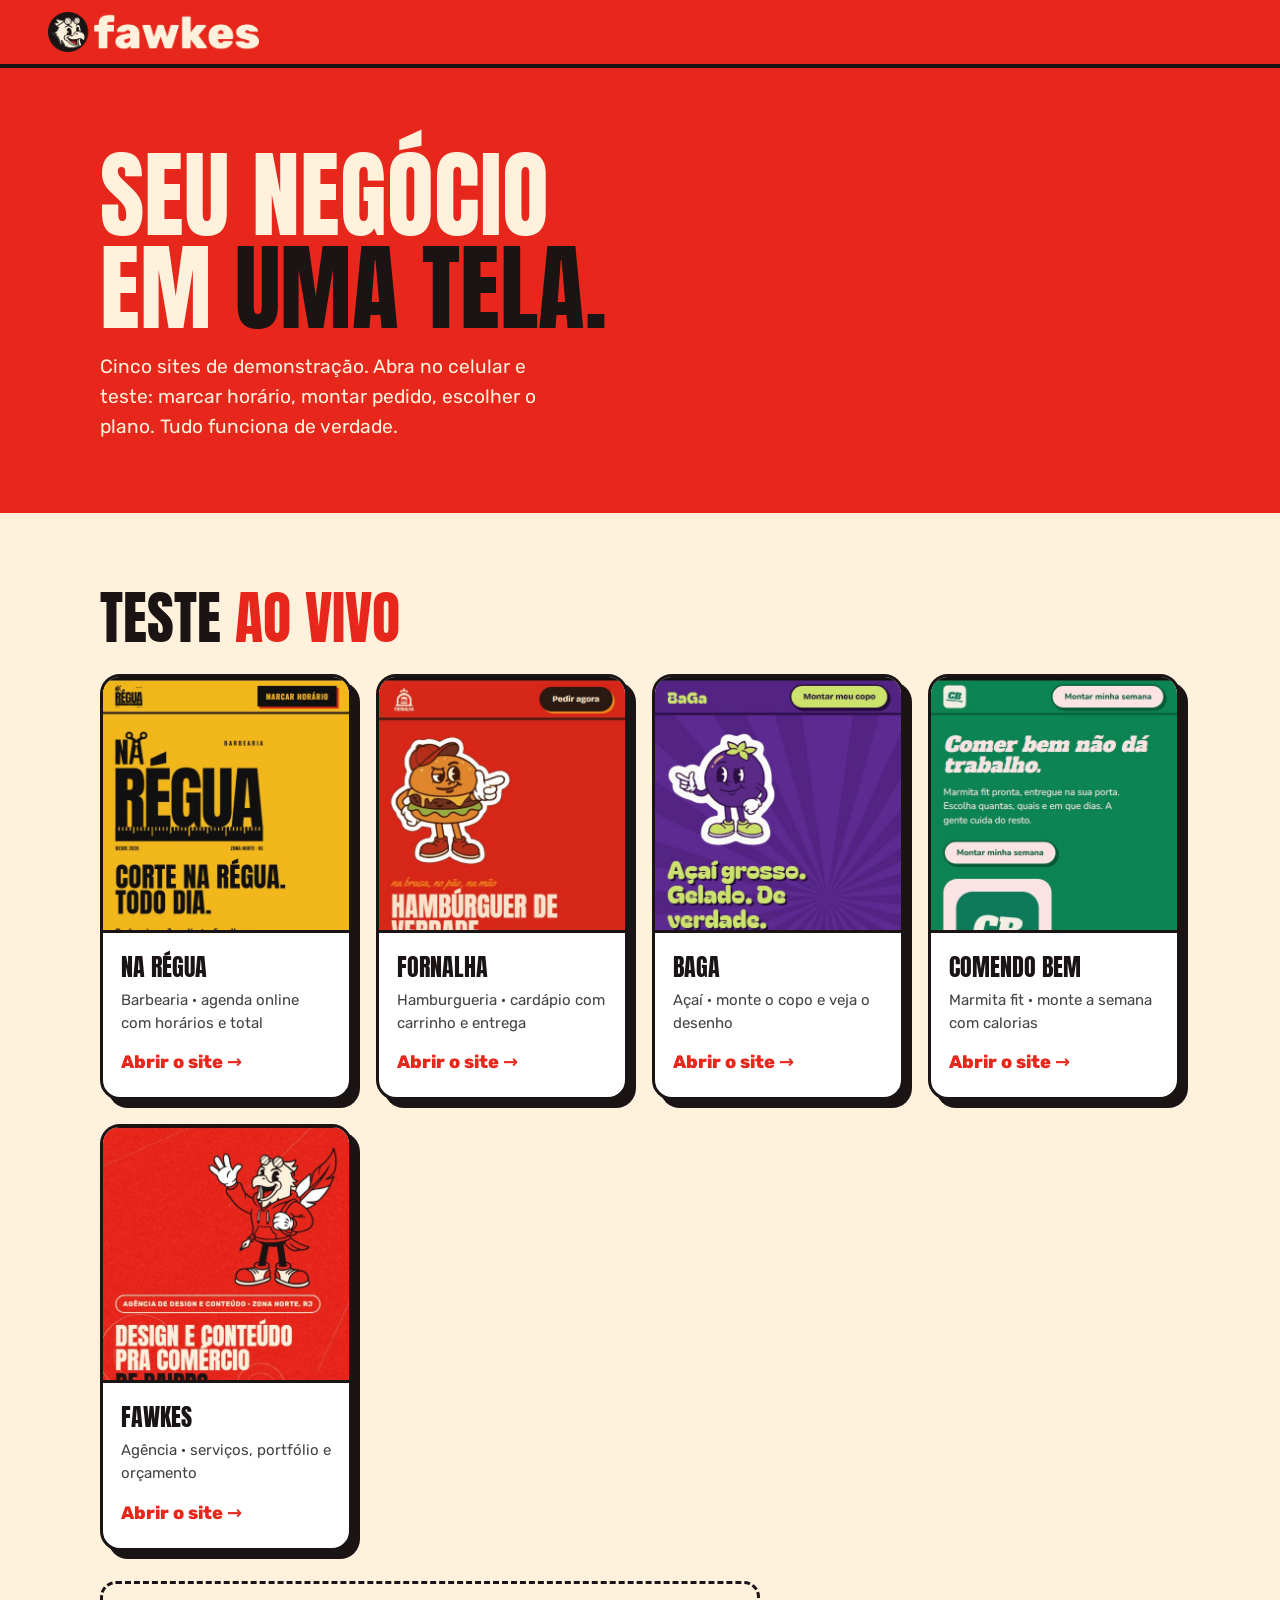
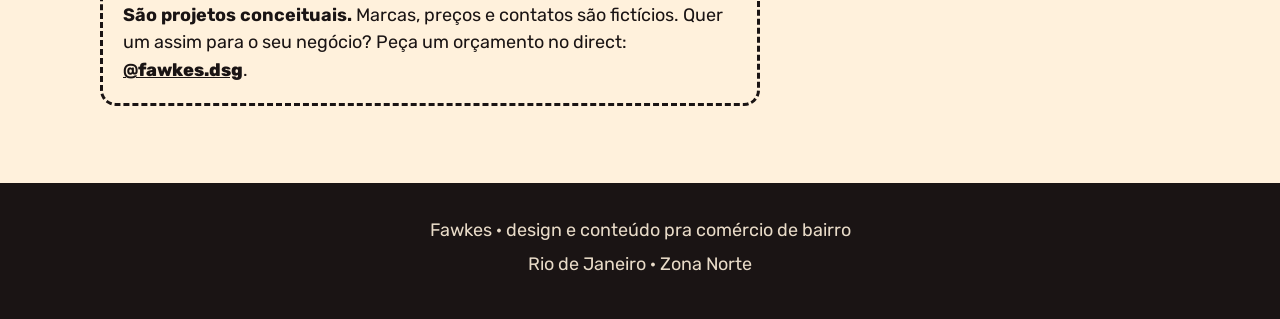
==== index.html @ 63f7ddb5 "Sites de demonstração da Fawkes (5 páginas + índice)" ====
<!doctype html>
<html lang="pt-BR">
<head>
<meta charset="utf-8">
<meta name="viewport" content="width=device-width, initial-scale=1">
<title>Fawkes · sites de uma tela, teste ao vivo</title>
<meta name="description" content="Cinco sites de demonstração da Agência Fawkes. Escolha serviço, monte pedido, marque horário. Tudo funciona no celular.">
<meta name="theme-color" content="#E8271C">
<link rel="icon" href="img/favicon.png">
<link rel="preconnect" href="https://fonts.googleapis.com"><link rel="preconnect" href="https://fonts.gstatic.com" crossorigin>
<link rel="stylesheet" href="https://fonts.googleapis.com/css2?family=Anton&family=Rubik:wght@400;500;700;800&display=swap">
<style>
:root{--verm:#E8271C;--creme:#FFF1DC;--tinta:#1A1414;--m:clamp(18px,5vw,48px)}
*{box-sizing:border-box}body{margin:0;background:var(--creme);color:var(--tinta);font:18px/1.55 "Rubik",system-ui,sans-serif}
img{max-width:100%;display:block}a{color:inherit}:focus-visible{outline:3px solid var(--tinta);outline-offset:3px;border-radius:6px}
header{background:var(--verm);border-bottom:4px solid var(--tinta);padding:12px var(--m)}header img{height:40px;width:auto}
.hero{background:var(--verm);color:var(--creme);padding:clamp(36px,7vw,80px) var(--m) clamp(40px,6vw,72px)}
h1,h2{font-family:"Anton",Impact,"Arial Narrow",sans-serif;font-weight:400;text-transform:uppercase;line-height:.97;margin:0}
.hero h1{font-size:clamp(2.8rem,9vw,6rem);max-width:12ch}.hero h1 span{color:var(--tinta)}.hero p{max-width:38ch;font-size:1.2rem;margin:18px 0 0}
.wrap{width:min(100%,1080px);margin-inline:auto}main{padding:clamp(40px,6vw,80px) var(--m)}
.grade{list-style:none;padding:0;margin:28px 0 0;display:grid;grid-template-columns:repeat(auto-fit,minmax(250px,1fr));gap:24px}
.card{display:flex;flex-direction:column;background:#fff;border:3px solid var(--tinta);border-radius:20px;overflow:hidden;box-shadow:8px 8px 0 var(--tinta);text-decoration:none;transition:transform .15s}.card:hover{transform:translateY(-4px)}
.card img{aspect-ratio:500/520;object-fit:cover;object-position:top;border-bottom:3px solid var(--tinta);width:100%}
.card div{padding:16px 18px 20px;display:flex;flex-direction:column;gap:4px;flex:1}.card b{font:400 1.5rem "Anton";text-transform:uppercase}.card small{opacity:.8}.card span{margin-top:auto;padding-top:10px;font-weight:800;color:var(--verm)}
h2{font-size:clamp(2.2rem,5.5vw,3.6rem)}h2 em{font-style:normal;color:var(--verm)}
.nota{margin:30px 0 0;padding:18px 20px;border:3px dashed var(--tinta);border-radius:16px;max-width:60ch}.nota a{font-weight:800}
footer{background:var(--tinta);color:var(--creme);padding:34px var(--m);text-align:center}footer p{margin:0 0 6px;opacity:.9}
@media(prefers-reduced-motion:reduce){*{transition:none!important}}
</style>
</head>
<body>
<header><img src="img/lockup_vermelho.png" alt="Fawkes" width="210" height="40"></header>
<section class="hero"><div class="wrap">
  <h1>Seu negócio em <span>uma tela.</span></h1>
  <p>Cinco sites de demonstração. Abra no celular e teste: marcar horário, montar pedido, escolher o plano. Tudo funciona de verdade.</p>
</div></section>
<main><div class="wrap">
  <h2>Teste <em>ao vivo</em></h2>
  <ul class="grade">
    <li><a class="card" href="naregua/"><img src="img/thumb_naregua.jpg" alt="Site da NA RÉGUA, barbearia" loading="lazy"><div><b>NA RÉGUA</b><small>Barbearia · agenda online com horários e total</small><span>Abrir o site →</span></div></a></li>
    <li><a class="card" href="fornalha/"><img src="img/thumb_fornalha.jpg" alt="Site da FORNALHA, hamburgueria" loading="lazy"><div><b>FORNALHA</b><small>Hamburgueria · cardápio com carrinho e entrega</small><span>Abrir o site →</span></div></a></li>
    <li><a class="card" href="baga/"><img src="img/thumb_baga.jpg" alt="Site da BAGA, açaí" loading="lazy"><div><b>BAGA</b><small>Açaí · monte o copo e veja o desenho</small><span>Abrir o site →</span></div></a></li>
    <li><a class="card" href="comendobem/"><img src="img/thumb_comendobem.jpg" alt="Site da Comendo Bem, marmita fit" loading="lazy"><div><b>Comendo Bem</b><small>Marmita fit · monte a semana com calorias</small><span>Abrir o site →</span></div></a></li>
    <li><a class="card" href="fawkes/"><img src="img/thumb_fawkes.jpg" alt="Site da Fawkes" loading="lazy"><div><b>Fawkes</b><small>Agência · serviços, portfólio e orçamento</small><span>Abrir o site →</span></div></a></li>
  </ul>
  <p class="nota"><b>São projetos conceituais.</b> Marcas, preços e contatos são fictícios. Quer um assim para o seu negócio? Peça um orçamento no direct: <a href="https://ig.me/m/fawkes.dsg" rel="noopener">@fawkes.dsg</a>.</p>
</div></main>
<footer><p>Fawkes · design e conteúdo pra comércio de bairro</p><p>Rio de Janeiro · Zona Norte</p></footer>
</body>
</html>
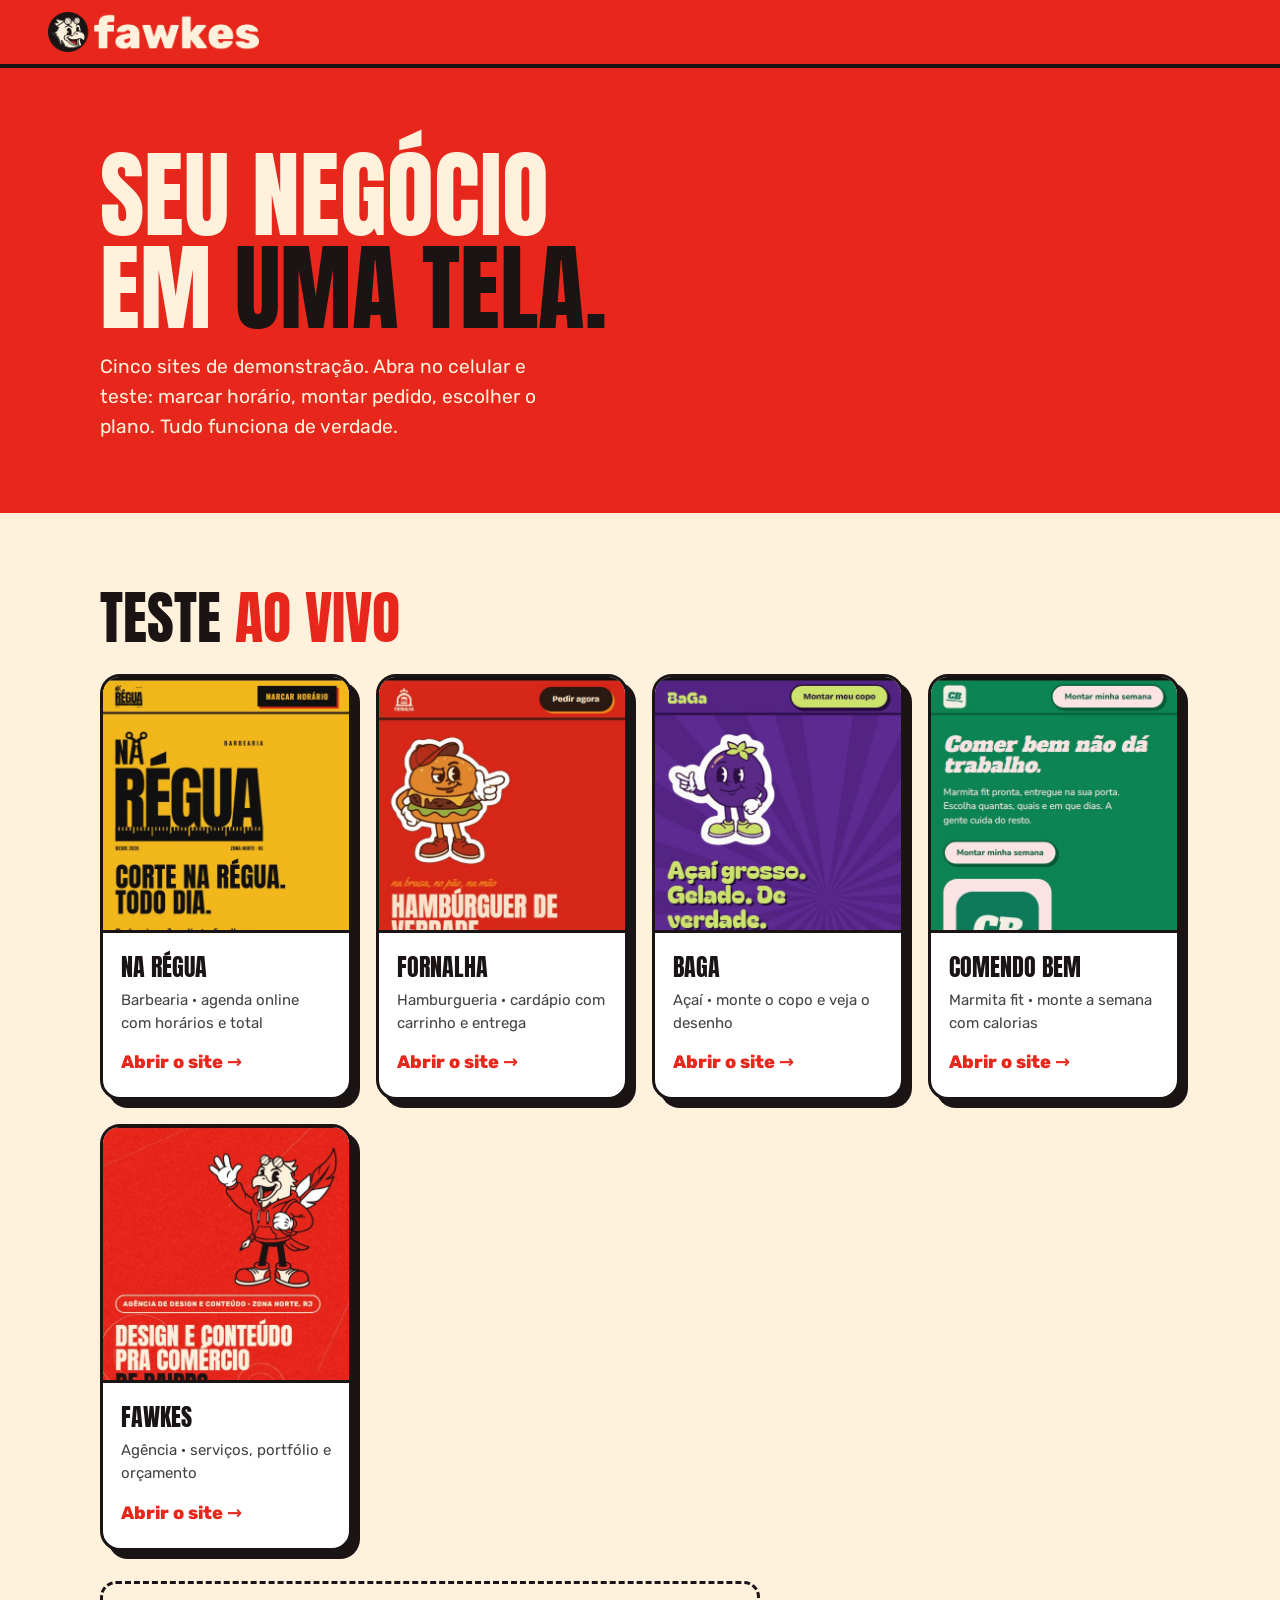
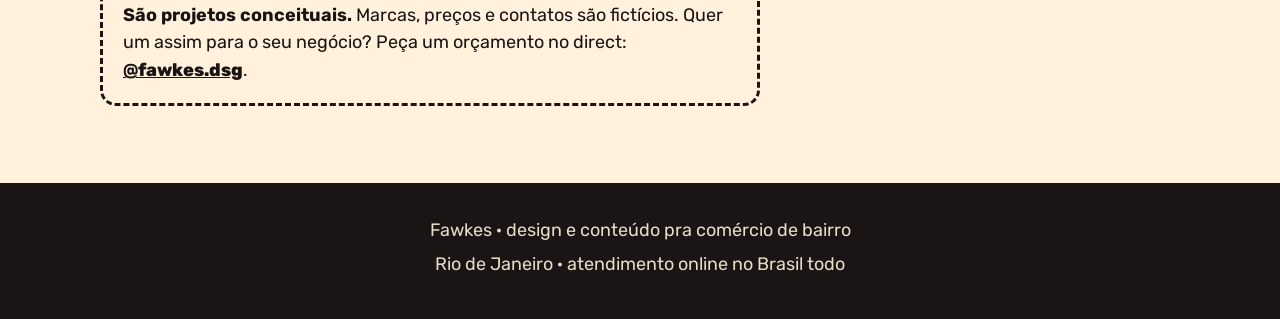
==== commit f5989ad8: "Rodapé: sediada no Rio, atendimento online no Brasil todo" ====
--- a/index.html
+++ b/index.html
@@ -45,6 +45,6 @@
   </ul>
   <p class="nota"><b>São projetos conceituais.</b> Marcas, preços e contatos são fictícios. Quer um assim para o seu negócio? Peça um orçamento no direct: <a href="https://ig.me/m/fawkes.dsg" rel="noopener">@fawkes.dsg</a>.</p>
 </div></main>
-<footer><p>Fawkes · design e conteúdo pra comércio de bairro</p><p>Rio de Janeiro · Zona Norte</p></footer>
+<footer><p>Fawkes · design e conteúdo pra comércio de bairro</p><p>Rio de Janeiro · atendimento online no Brasil todo</p></footer>
 </body>
 </html>
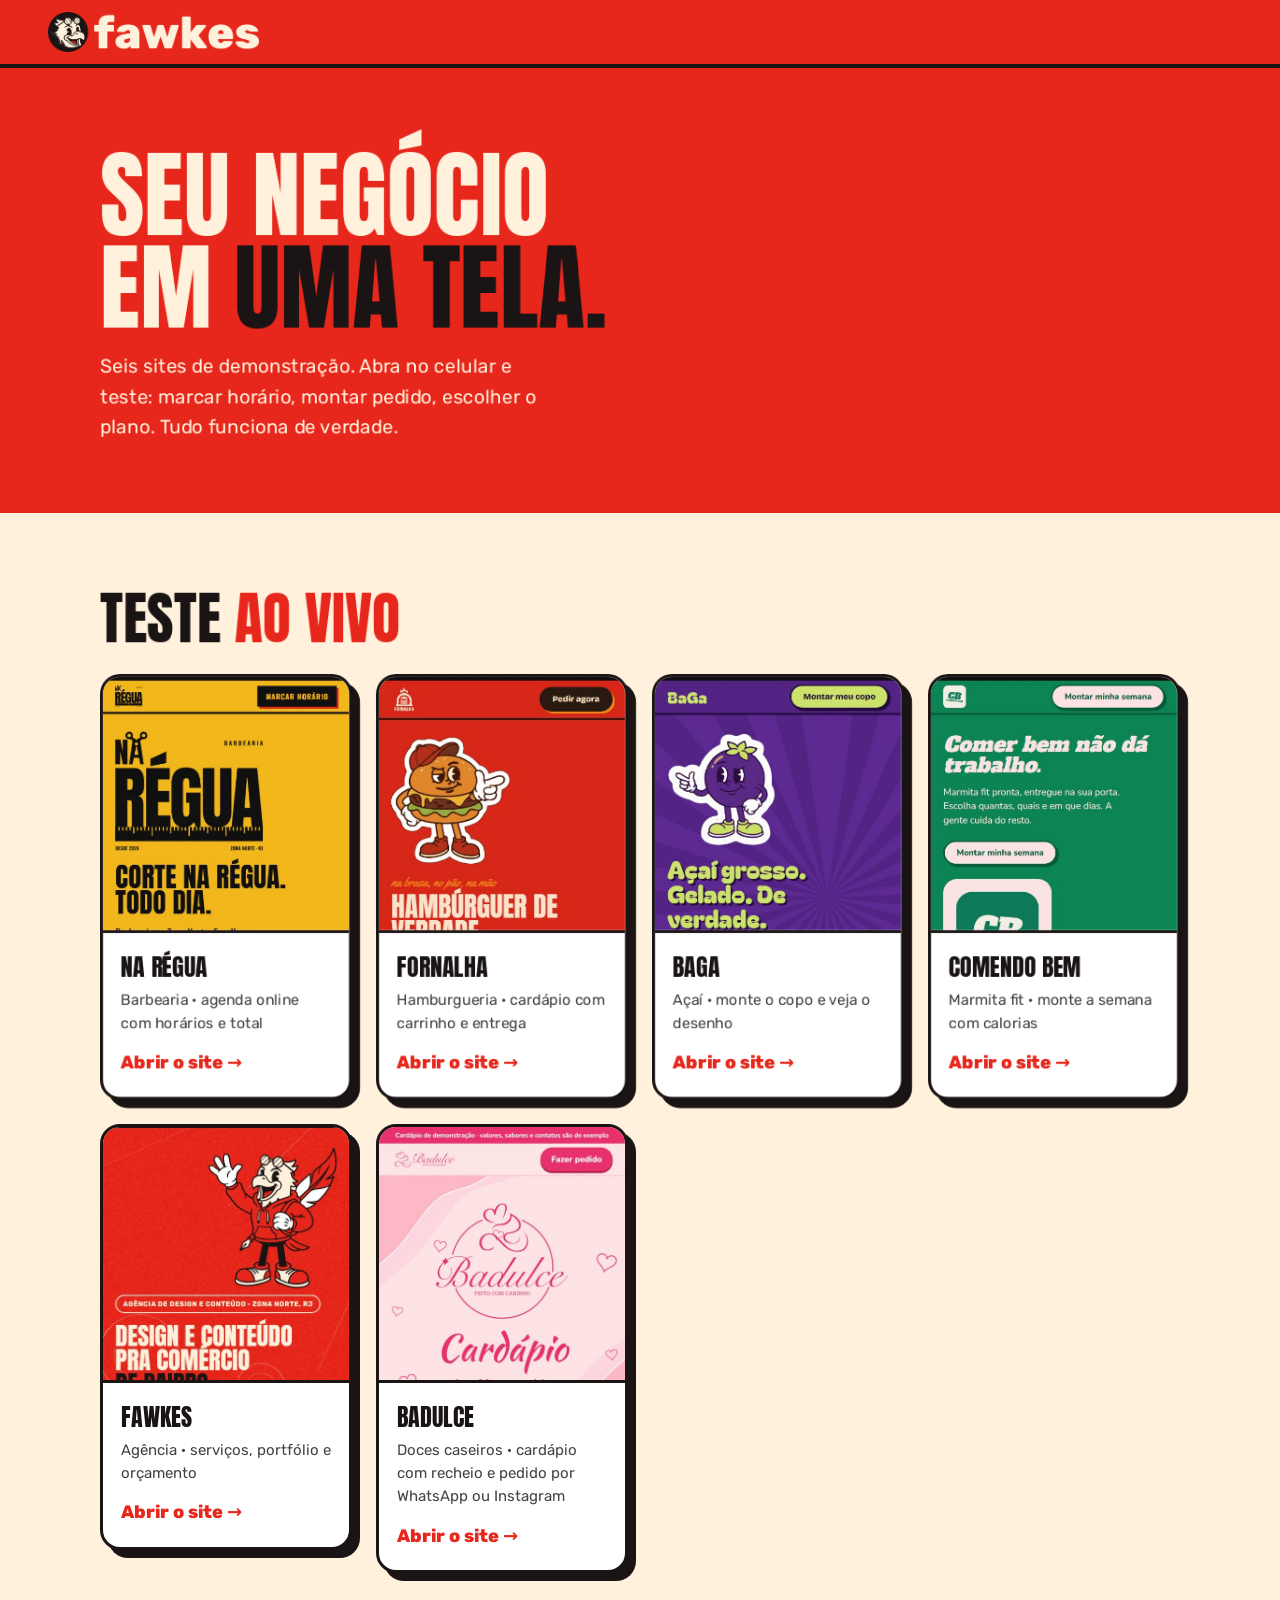
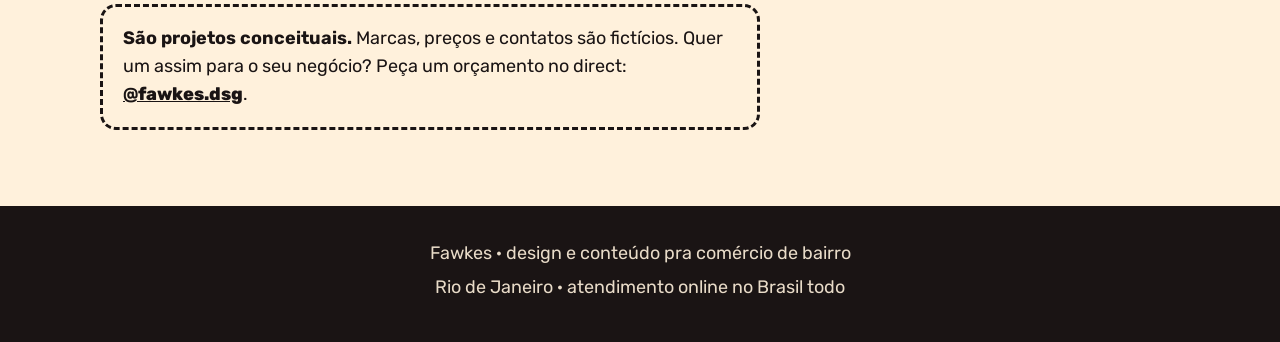
==== commit f8f83f20: "Hub: card da Badulce, animações pop in/pop out nas demos" ====
--- a/index.html
+++ b/index.html
@@ -4,7 +4,7 @@
 <meta charset="utf-8">
 <meta name="viewport" content="width=device-width, initial-scale=1">
 <title>Fawkes · sites de uma tela, teste ao vivo</title>
-<meta name="description" content="Cinco sites de demonstração da Agência Fawkes. Escolha serviço, monte pedido, marque horário. Tudo funciona no celular.">
+<meta name="description" content="Seis sites de demonstração da Agência Fawkes. Escolha serviço, monte pedido, marque horário. Tudo funciona no celular.">
 <meta name="theme-color" content="#E8271C">
 <link rel="icon" href="img/favicon.png">
 <link rel="preconnect" href="https://fonts.googleapis.com"><link rel="preconnect" href="https://fonts.gstatic.com" crossorigin>
@@ -32,7 +32,7 @@
 <header><img src="img/lockup_vermelho.png" alt="Fawkes" width="210" height="40"></header>
 <section class="hero"><div class="wrap">
   <h1>Seu negócio em <span>uma tela.</span></h1>
-  <p>Cinco sites de demonstração. Abra no celular e teste: marcar horário, montar pedido, escolher o plano. Tudo funciona de verdade.</p>
+  <p>Seis sites de demonstração. Abra no celular e teste: marcar horário, montar pedido, escolher o plano. Tudo funciona de verdade.</p>
 </div></section>
 <main><div class="wrap">
   <h2>Teste <em>ao vivo</em></h2>
@@ -42,9 +42,11 @@
     <li><a class="card" href="baga/"><img src="img/thumb_baga.jpg" alt="Site da BAGA, açaí" loading="lazy"><div><b>BAGA</b><small>Açaí · monte o copo e veja o desenho</small><span>Abrir o site →</span></div></a></li>
     <li><a class="card" href="comendobem/"><img src="img/thumb_comendobem.jpg" alt="Site da Comendo Bem, marmita fit" loading="lazy"><div><b>Comendo Bem</b><small>Marmita fit · monte a semana com calorias</small><span>Abrir o site →</span></div></a></li>
     <li><a class="card" href="fawkes/"><img src="img/thumb_fawkes.jpg" alt="Site da Fawkes" loading="lazy"><div><b>Fawkes</b><small>Agência · serviços, portfólio e orçamento</small><span>Abrir o site →</span></div></a></li>
+    <li><a class="card" href="https://dreamystation.github.io/badulce-cardapio/" rel="noopener"><img src="img/thumb_badulce.jpg" alt="Site da Badulce, doces caseiros" loading="lazy"><div><b>Badulce</b><small>Doces caseiros · cardápio com recheio e pedido por WhatsApp ou Instagram</small><span>Abrir o site →</span></div></a></li>
   </ul>
   <p class="nota"><b>São projetos conceituais.</b> Marcas, preços e contatos são fictícios. Quer um assim para o seu negócio? Peça um orçamento no direct: <a href="https://ig.me/m/fawkes.dsg" rel="noopener">@fawkes.dsg</a>.</p>
 </div></main>
 <footer><p>Fawkes · design e conteúdo pra comércio de bairro</p><p>Rio de Janeiro · atendimento online no Brasil todo</p></footer>
+<script src="pop.js" defer></script>
 </body>
 </html>
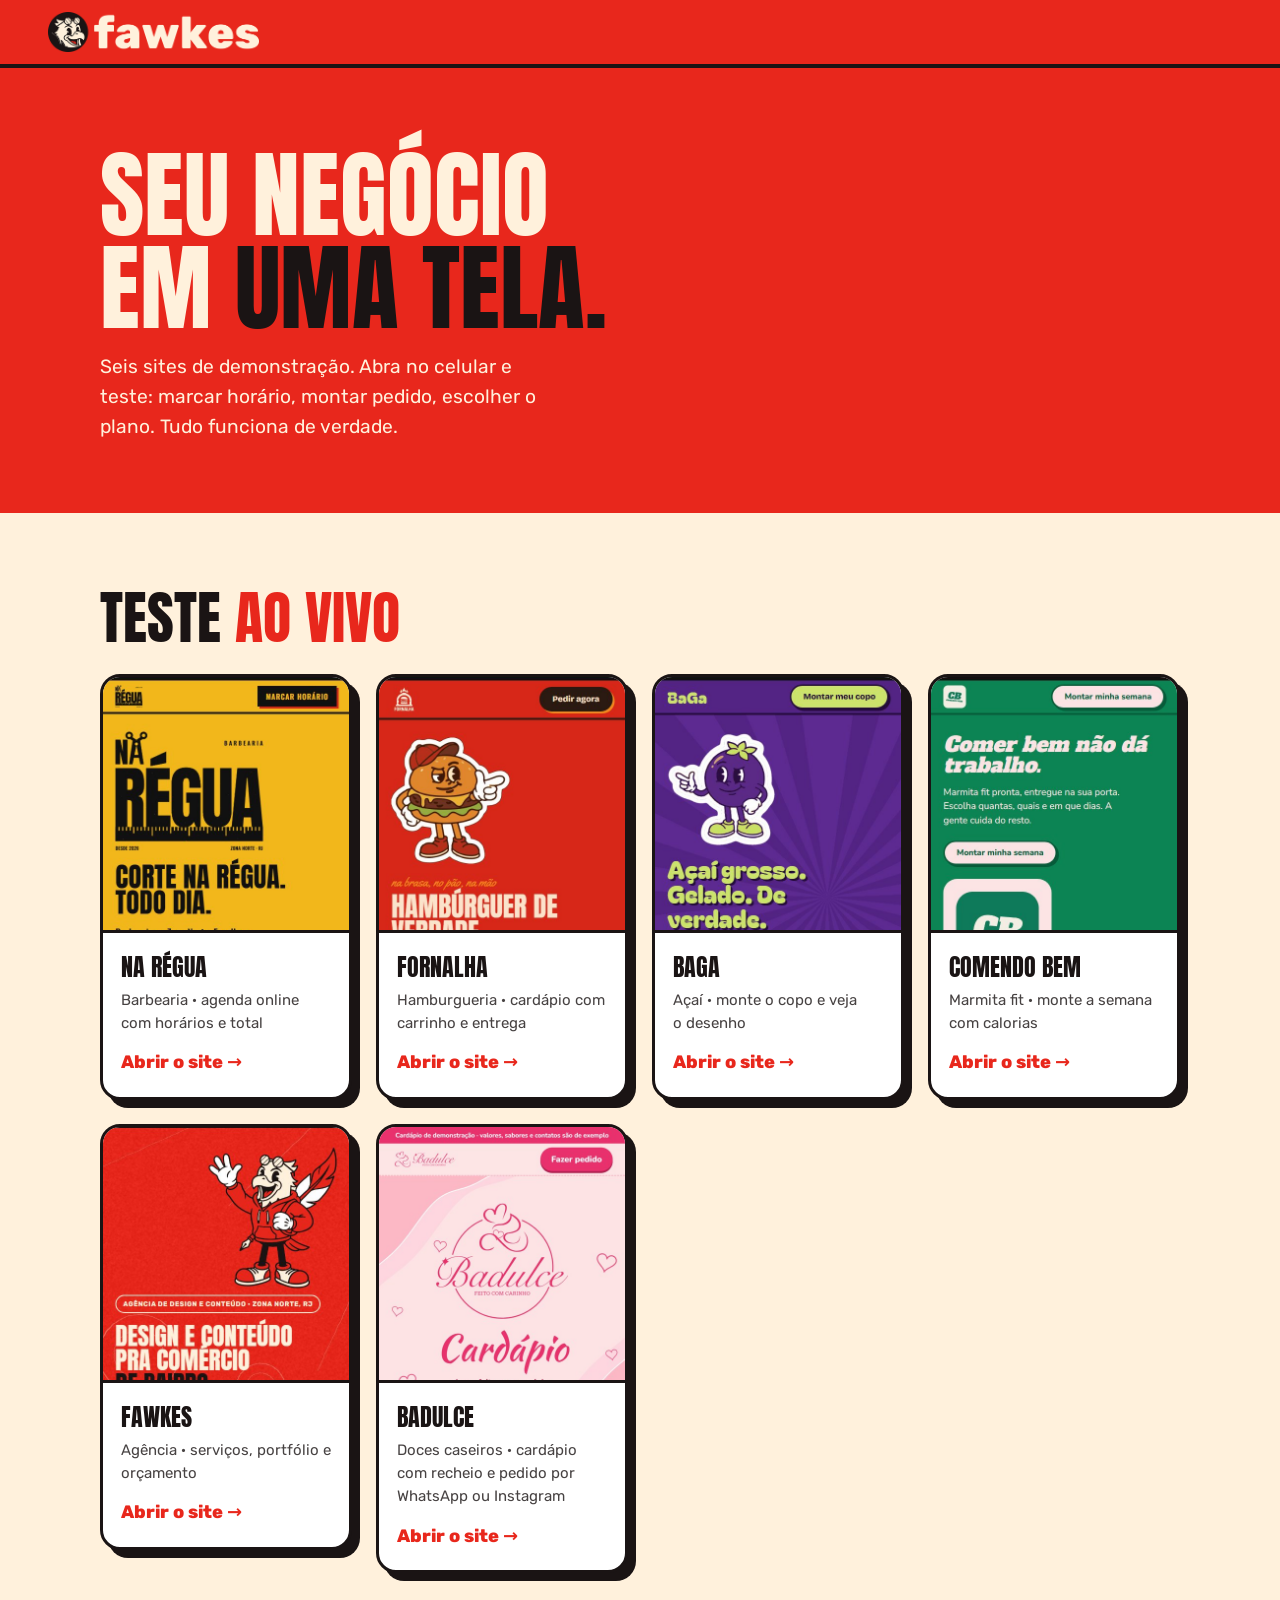
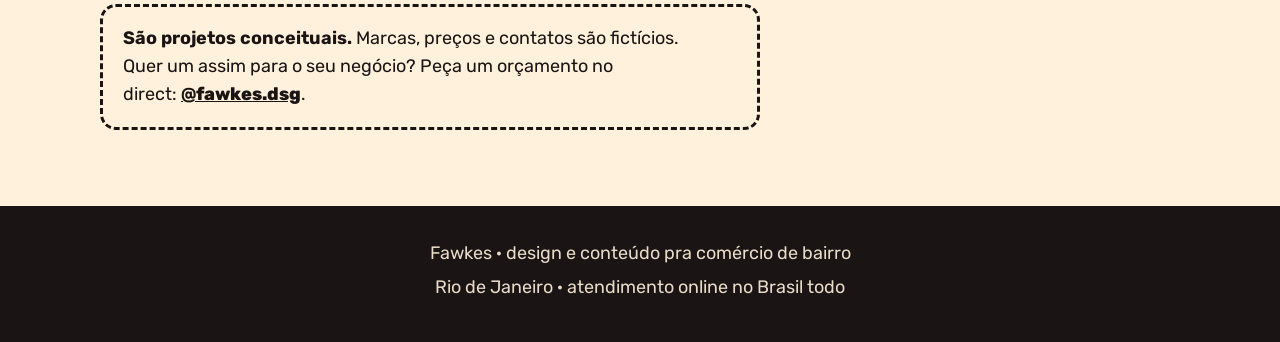
==== commit 26e8a1d1: "fix: encaixe de texto nos sites de uma tela e correcao do estouro no celular pequeno (NA REGUA) Co-A" ====
--- a/index.html
+++ b/index.html
@@ -27,6 +27,14 @@
 footer{background:var(--tinta);color:var(--creme);padding:34px var(--m);text-align:center}footer p{margin:0 0 6px;opacity:.9}
 @media(prefers-reduced-motion:reduce){*{transition:none!important}}
 </style>
+<style id="encaixe">
+/* encaixe de texto: títulos equilibrados, parágrafos sem palavra sozinha, nada estoura a coluna */
+h1,h2,h3,h4{text-wrap:balance;overflow-wrap:normal;word-break:normal;hyphens:manual}
+p,li,dd,figcaption,blockquote,summary,small,label,.sub,.nota,.desc,.tp{text-wrap:pretty;overflow-wrap:break-word}
+.btn,button,[role=button],[role=tab]{max-width:100%;text-wrap:balance;overflow-wrap:break-word}
+:where(div,section,article,aside,main,header,footer,nav,ul,ol,li,form,fieldset,figure,dl,dt,dd,p,h1,h2,h3,h4,span,label){min-width:0}
+img,svg,video,canvas{max-width:100%}
+</style>
 </head>
 <body>
 <header><img src="img/lockup_vermelho.png" alt="Fawkes" width="210" height="40"></header>
@@ -48,5 +56,31 @@
 </div></main>
 <footer><p>Fawkes · design e conteúdo pra comércio de bairro</p><p>Rio de Janeiro · atendimento online no Brasil todo</p></footer>
 <script src="pop.js" defer></script>
+<script id="encaixe-js">
+/* encaixe de texto: se uma palavra de título não couber na coluna, reduz a fonte só o necessário (até 60%) e refaz ao redimensionar */
+(function(){
+  var Q='h1,h2,h3,.fit';
+  function amarrar(el){ /* as duas últimas palavras do título ficam juntas: nunca sobra uma palavra sozinha na última linha */
+    var w=document.createTreeWalker(el,NodeFilter.SHOW_TEXT),last=null,n;
+    while((n=w.nextNode()))if(n.nodeValue.trim())last=n;
+    if(!last)return;
+    var v=last.nodeValue,novo=v.replace(/(\S+)\s+(\S+)(\s*)$/,'$1 $2$3');
+    if(novo!==v)last.nodeValue=novo;
+  }
+  function fit(){
+    var els=document.querySelectorAll(Q);
+    for(var i=0;i<els.length;i++){
+      var el=els[i];amarrar(el);el.style.removeProperty('font-size');
+      var fs=parseFloat(getComputedStyle(el).fontSize),min=fs*.6,n=0;
+      while(el.scrollWidth>el.clientWidth+1&&fs>min&&n++<40){fs-=.5;el.style.fontSize=fs+'px';}
+    }
+  }
+  var t;function later(){clearTimeout(t);t=setTimeout(fit,60);}
+  addEventListener('resize',later);addEventListener('load',later);
+  if(document.fonts&&document.fonts.ready)document.fonts.ready.then(later);
+  if(window.MutationObserver)new MutationObserver(later).observe(document.body,{childList:true,subtree:true,characterData:true,attributeFilter:['lang']});
+  window.encaixe=fit;fit();
+})();
+</script>
 </body>
 </html>
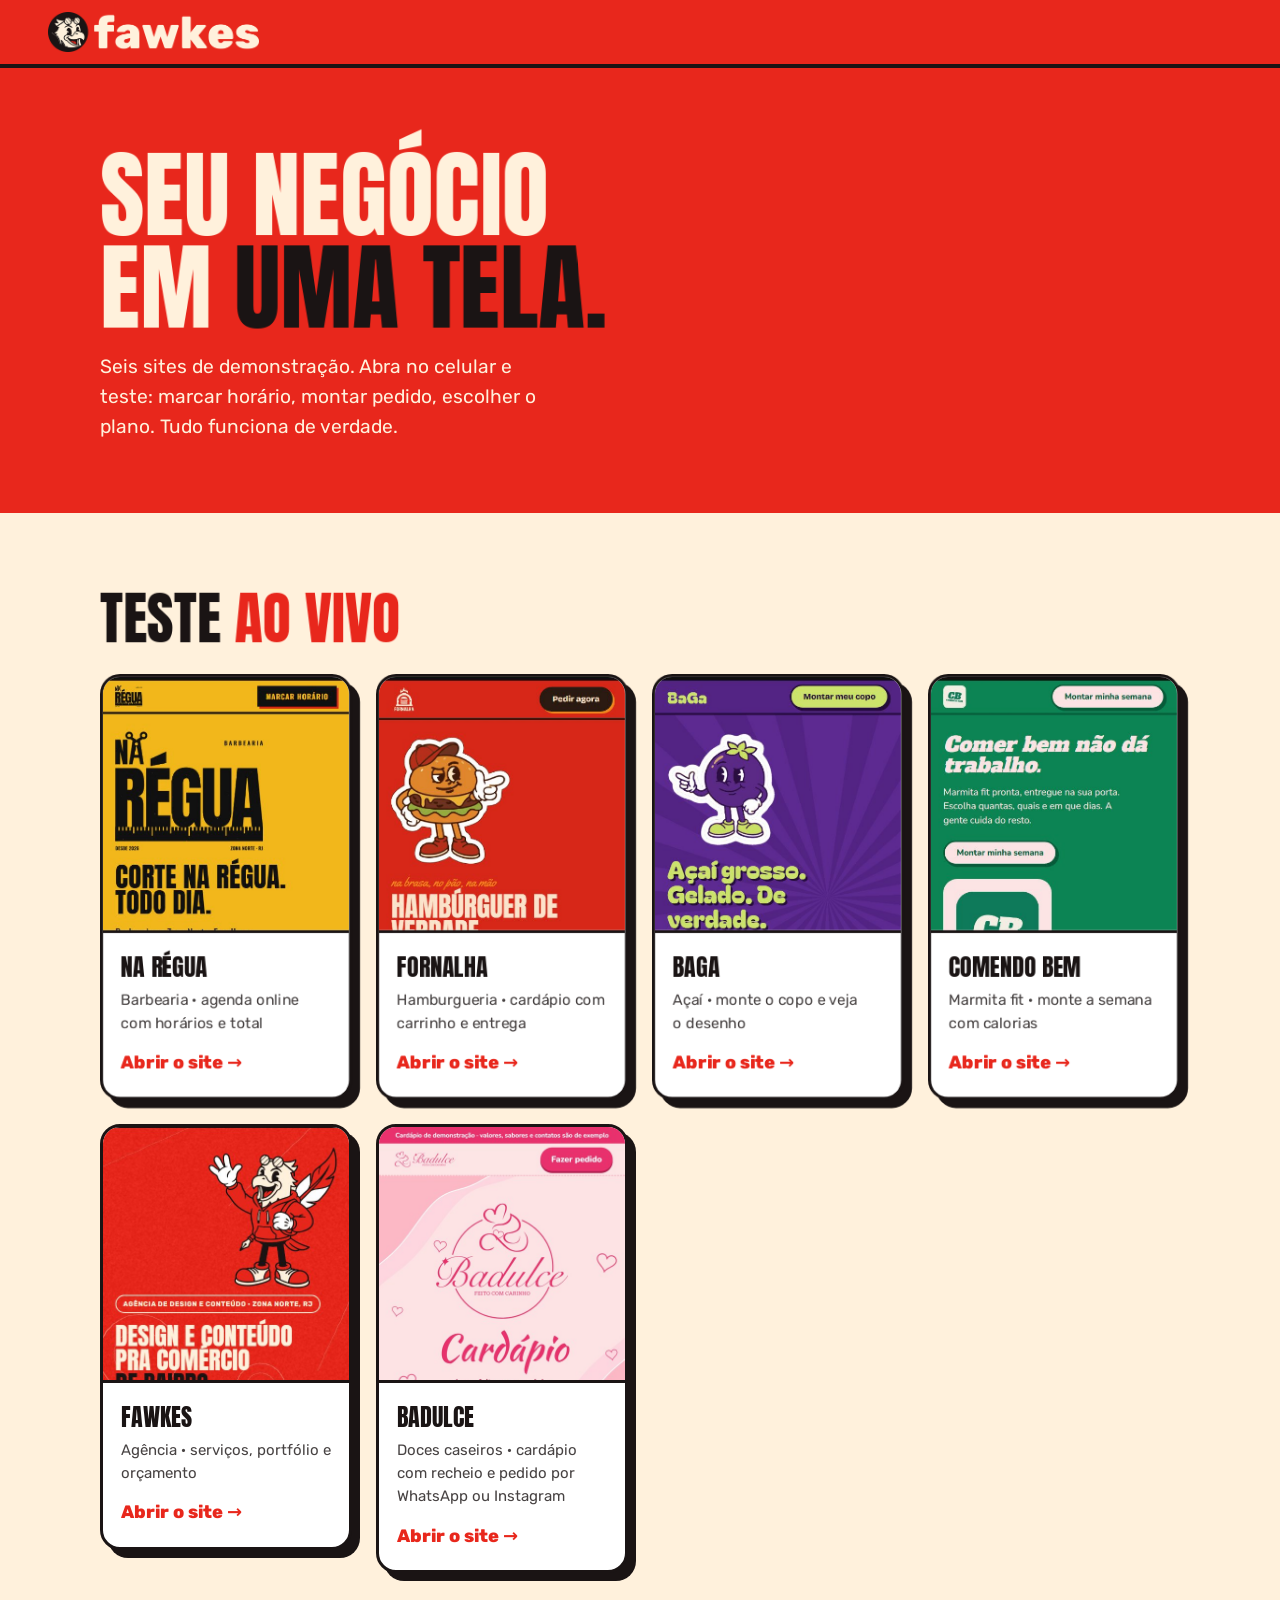
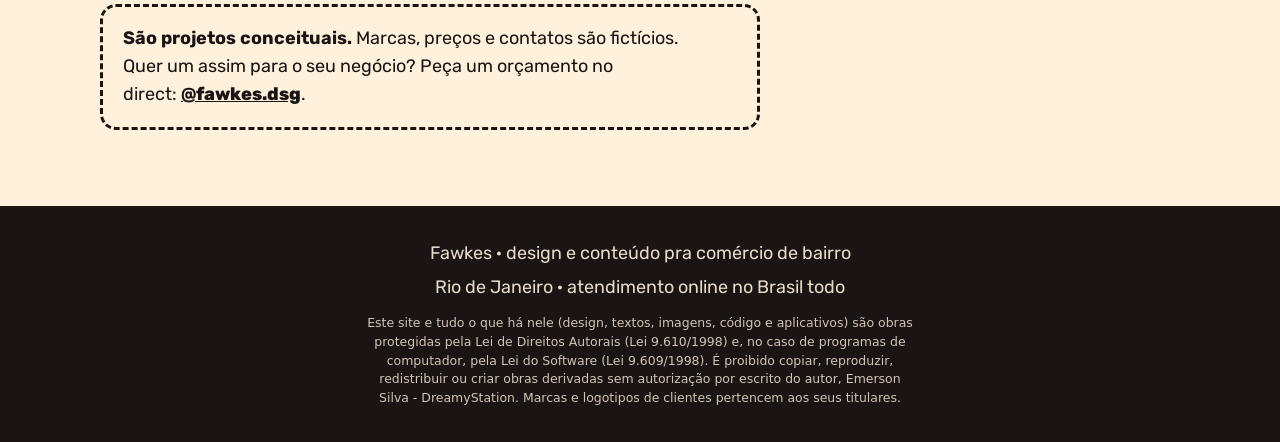
==== commit e65fa13b: "feat: aviso de direitos autorais no rodape dos sites e do hub Co-Authored-By: Claude Sonnet 5.5 <nor" ====
--- a/index.html
+++ b/index.html
@@ -54,7 +54,7 @@
   </ul>
   <p class="nota"><b>São projetos conceituais.</b> Marcas, preços e contatos são fictícios. Quer um assim para o seu negócio? Peça um orçamento no direct: <a href="https://ig.me/m/fawkes.dsg" rel="noopener">@fawkes.dsg</a>.</p>
 </div></main>
-<footer><p>Fawkes · design e conteúdo pra comércio de bairro</p><p>Rio de Janeiro · atendimento online no Brasil todo</p></footer>
+<footer><p>Fawkes · design e conteúdo pra comércio de bairro</p><p>Rio de Janeiro · atendimento online no Brasil todo</p><p class="direitos" style="flex:1 1 100%;width:100%;max-width:74ch;margin:12px auto 0;padding:0 16px;font:500 .78rem/1.5 system-ui,sans-serif;text-align:center;opacity:.8;letter-spacing:0;text-transform:none">Este site e tudo o que há nele (design, textos, imagens, código e aplicativos) são obras protegidas pela Lei de Direitos Autorais (Lei 9.610/1998) e, no caso de programas de computador, pela Lei do Software (Lei 9.609/1998). É proibido copiar, reproduzir, redistribuir ou criar obras derivadas sem autorização por escrito do autor, Emerson Silva - DreamyStation. Marcas e logotipos de clientes pertencem aos seus titulares.</p></footer>
 <script src="pop.js" defer></script>
 <script id="encaixe-js">
 /* encaixe de texto: se uma palavra de título não couber na coluna, reduz a fonte só o necessário (até 60%) e refaz ao redimensionar */
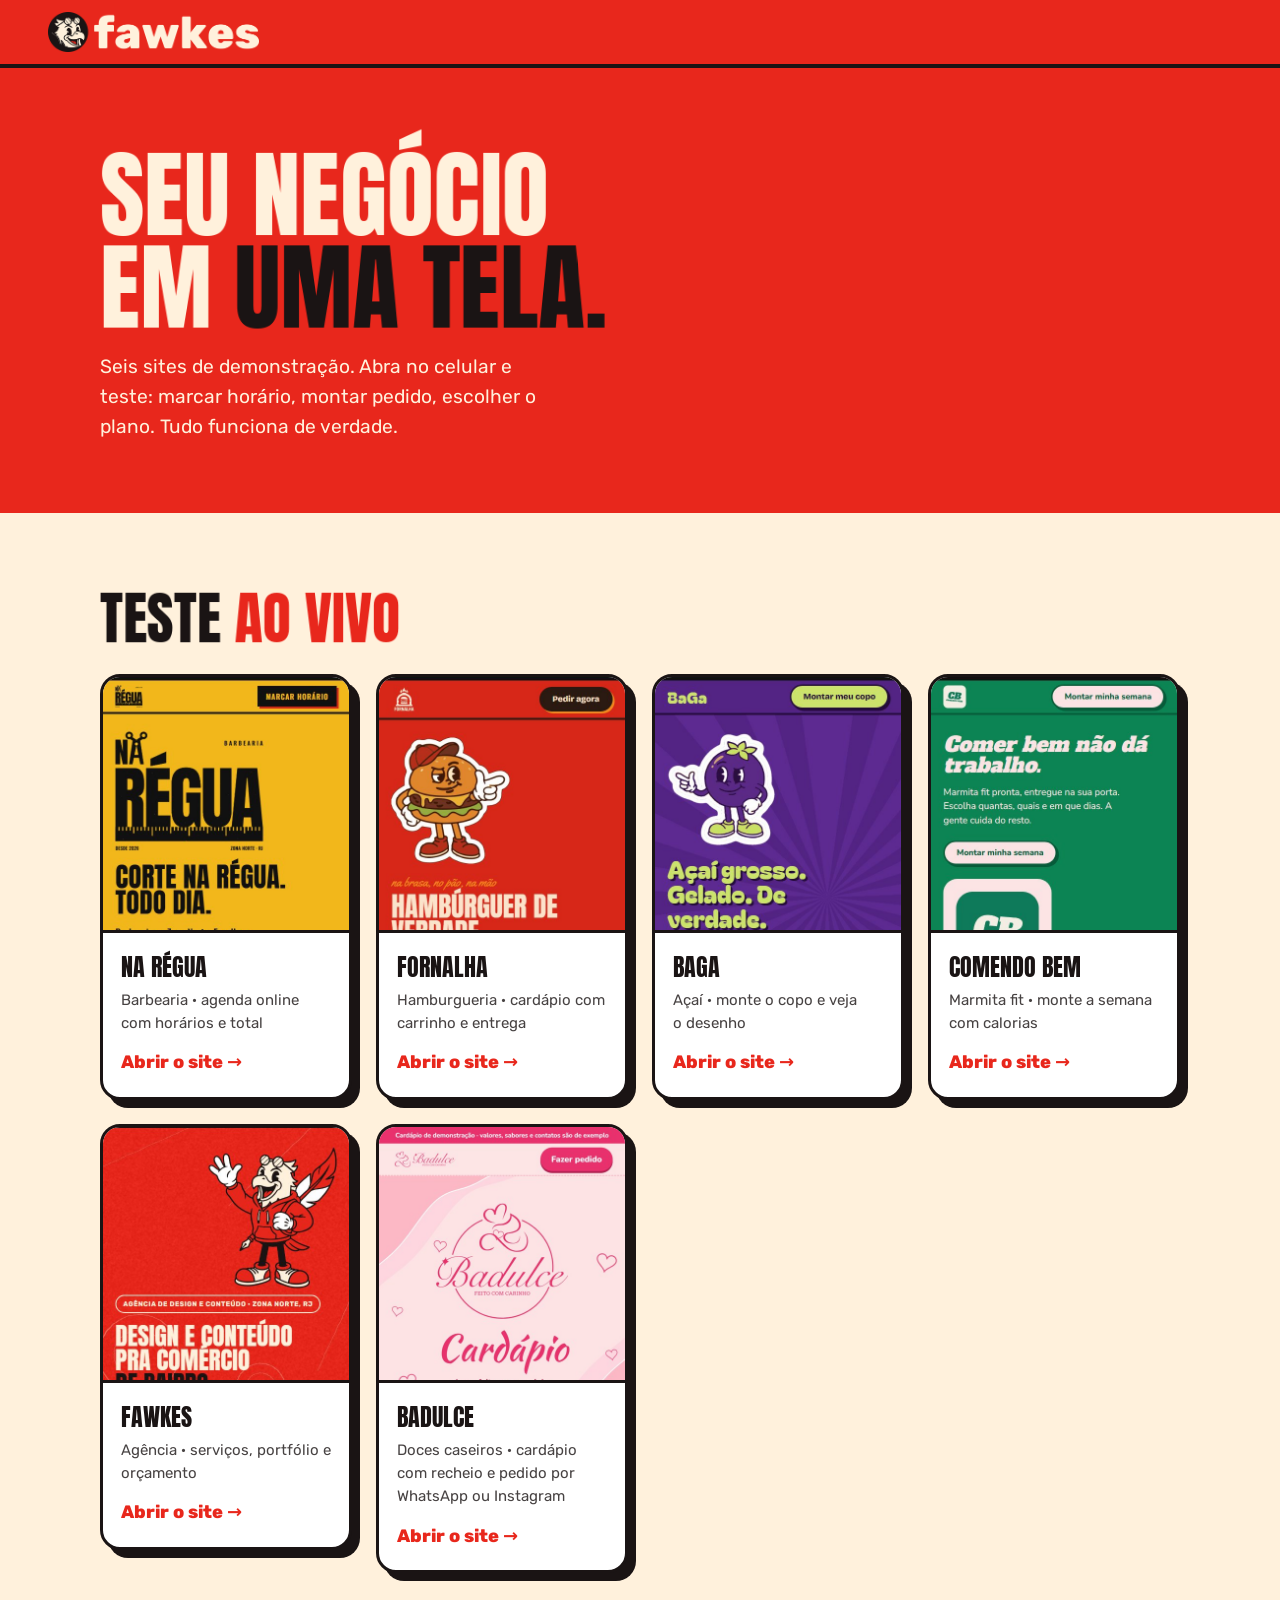
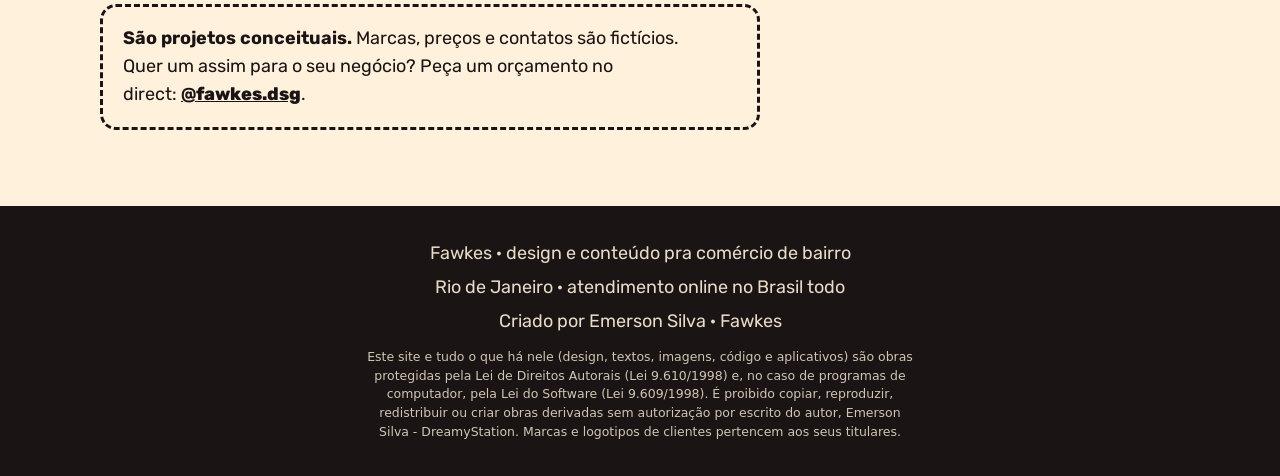
==== commit 4990c538: "feat: barra de rolagem na paleta de cada site, assinatura com o nome do autor e ajuste dos chips da " ====
--- a/index.html
+++ b/index.html
@@ -35,6 +35,18 @@
 :where(div,section,article,aside,main,header,footer,nav,ul,ol,li,form,fieldset,figure,dl,dt,dd,p,h1,h2,h3,h4,span,label){min-width:0}
 img,svg,video,canvas{max-width:100%}
 </style>
+<style id="sb">
+/*sb:ini*/
+:root{--sb-t:#F3DDBB;--sb-h:#E8271C;--sb-hv:#B91C14;--sb-ed:#1A1414}
+::-webkit-scrollbar{width:16px;height:16px}
+::-webkit-scrollbar-track{background:var(--sb-t);box-shadow:inset 2px 0 0 var(--sb-ed);}
+::-webkit-scrollbar-thumb{background:var(--sb-h);border-radius:999px;border:4px solid var(--sb-t);min-height:48px;min-width:48px}
+::-webkit-scrollbar-thumb:hover{background:var(--sb-hv)}
+::-webkit-scrollbar-thumb:active{background:var(--sb-hv)}
+::-webkit-scrollbar-corner{background:var(--sb-t)}
+@supports not selector(::-webkit-scrollbar){html{scrollbar-width:auto;scrollbar-color:var(--sb-h) var(--sb-t)}}
+/*sb:fim*/
+</style>
 </head>
 <body>
 <header><img src="img/lockup_vermelho.png" alt="Fawkes" width="210" height="40"></header>
@@ -54,7 +66,7 @@
   </ul>
   <p class="nota"><b>São projetos conceituais.</b> Marcas, preços e contatos são fictícios. Quer um assim para o seu negócio? Peça um orçamento no direct: <a href="https://ig.me/m/fawkes.dsg" rel="noopener">@fawkes.dsg</a>.</p>
 </div></main>
-<footer><p>Fawkes · design e conteúdo pra comércio de bairro</p><p>Rio de Janeiro · atendimento online no Brasil todo</p><p class="direitos" style="flex:1 1 100%;width:100%;max-width:74ch;margin:12px auto 0;padding:0 16px;font:500 .78rem/1.5 system-ui,sans-serif;text-align:center;opacity:.8;letter-spacing:0;text-transform:none">Este site e tudo o que há nele (design, textos, imagens, código e aplicativos) são obras protegidas pela Lei de Direitos Autorais (Lei 9.610/1998) e, no caso de programas de computador, pela Lei do Software (Lei 9.609/1998). É proibido copiar, reproduzir, redistribuir ou criar obras derivadas sem autorização por escrito do autor, Emerson Silva - DreamyStation. Marcas e logotipos de clientes pertencem aos seus titulares.</p></footer>
+<footer><p>Fawkes · design e conteúdo pra comércio de bairro</p><p>Rio de Janeiro · atendimento online no Brasil todo</p><p>Criado por Emerson Silva · Fawkes</p><p class="direitos" style="flex:1 1 100%;width:100%;max-width:74ch;margin:12px auto 0;padding:0 16px;font:500 .78rem/1.5 system-ui,sans-serif;text-align:center;opacity:.8;letter-spacing:0;text-transform:none">Este site e tudo o que há nele (design, textos, imagens, código e aplicativos) são obras protegidas pela Lei de Direitos Autorais (Lei 9.610/1998) e, no caso de programas de computador, pela Lei do Software (Lei 9.609/1998). É proibido copiar, reproduzir, redistribuir ou criar obras derivadas sem autorização por escrito do autor, Emerson Silva - DreamyStation. Marcas e logotipos de clientes pertencem aos seus titulares.</p></footer>
 <script src="pop.js" defer></script>
 <script id="encaixe-js">
 /* encaixe de texto: se uma palavra de título não couber na coluna, reduz a fonte só o necessário (até 60%) e refaz ao redimensionar */
